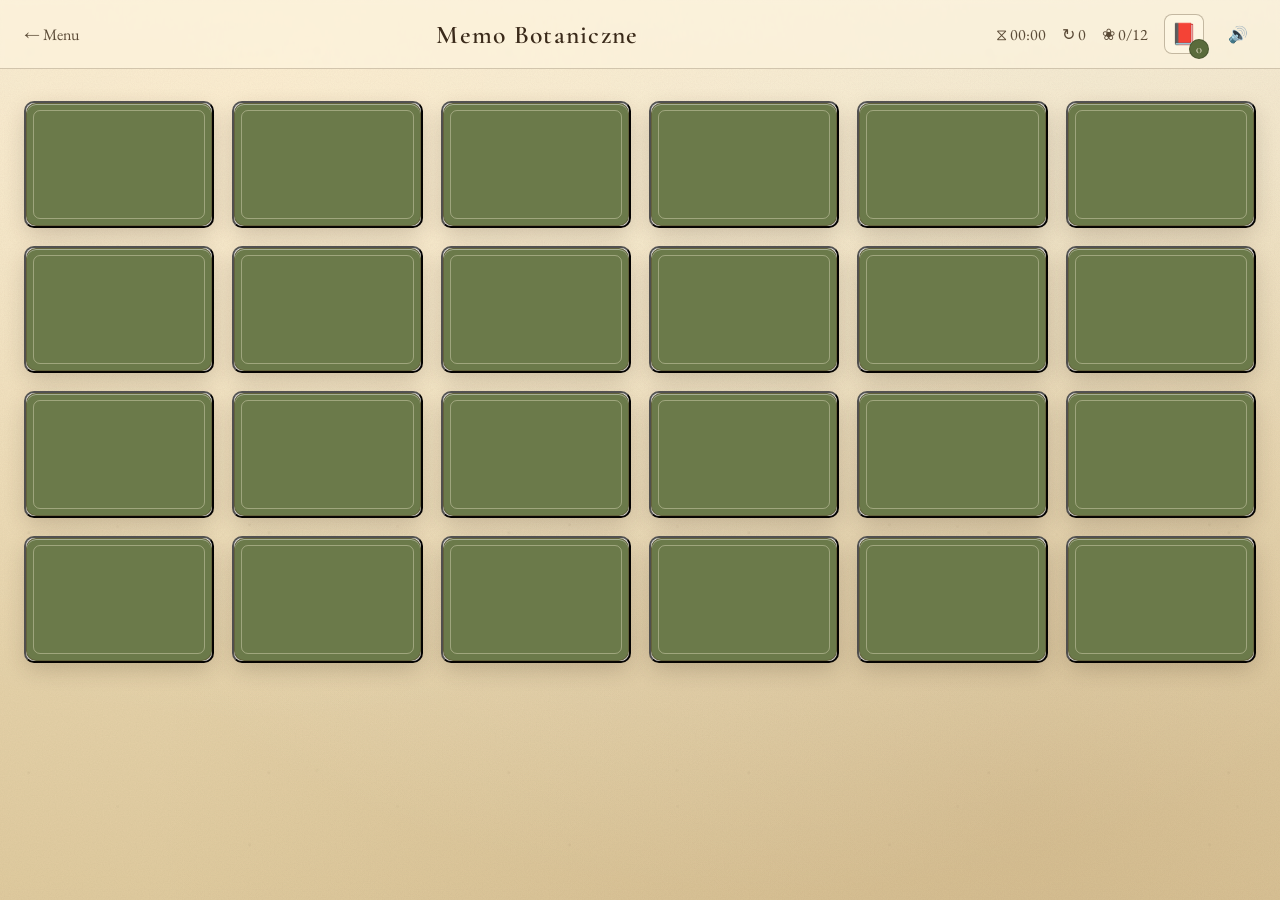
==== game.html @ 83a10290 "Add files via upload" ====
<!DOCTYPE html>
<html lang="pl">
<head>
  <meta charset="UTF-8" />
  <meta name="viewport" content="width=device-width, initial-scale=1.0" />
  <title>Gra — Zielnik</title>
  <link rel="preconnect" href="https://fonts.googleapis.com" />
  <link rel="preconnect" href="https://fonts.gstatic.com" crossorigin />
  <link href="https://fonts.googleapis.com/css2?family=Cormorant+Garamond:ital,wght@0,400;0,600;0,700;1,400;1,600&family=EB+Garamond:ital,wght@0,400;0,500;1,400&family=Inter:wght@400;500;600&display=swap" rel="stylesheet" />
  <link rel="stylesheet" href="css/styles.css" />
  <link rel="stylesheet" href="css/game.css" />
  <link rel="manifest" href="manifest.webmanifest" />
  <meta name="theme-color" content="#5a6b3b" />
  <link rel="icon" type="image/png" sizes="192x192" href="images/icon-192.png" />
</head>
<body class="page-game">
  <div class="parchment-bg"></div>

  <header class="topbar">
    <a class="topbar__back" href="index.html" aria-label="Powrót do menu">← Menu</a>
    <h1 class="topbar__title">Memo Botaniczne</h1>
    <nav class="topbar__nav">
      <span class="stat" aria-label="Czas">⧖ <span id="statTime">00:00</span></span>
      <span class="stat" aria-label="Ruchy">↻ <span id="statMoves">0</span></span>
      <span class="stat" aria-label="Pary">❀ <span id="statPairs">0/12</span></span>
      <a id="herbariumTarget" class="herb-icon" href="herbarium.html" title="Zielnik" aria-label="Otwórz zielnik">
        <span class="herb-icon__book">📕</span>
        <span class="herb-icon__count" id="herbCount">0</span>
      </a>
      <button id="muteToggle" class="link-btn" type="button" aria-pressed="false">🔊</button>
    </nav>
  </header>

  <main class="board-wrap">
    <div id="board" class="board" aria-label="Plansza memo"></div>
  </main>

  <div id="toastStack" class="toast-stack" aria-live="polite"></div>

  <div id="winDialog" class="dialog" hidden>
    <div class="dialog__panel">
      <div class="ornament">✦ ❦ ✦</div>
      <h2>Runda zakończona</h2>
      <p class="dialog__lead" id="winLead">Wspaniała pamięć botaniczna!</p>
      <ul class="dialog__stats">
        <li>Czas: <strong id="winTime">00:00</strong></li>
        <li>Ruchy: <strong id="winMoves">0</strong></li>
        <li>Nowo odkryte: <strong id="winNew">0</strong></li>
      </ul>
      <div id="winAchievements" class="win-achievements" hidden></div>
      <div class="dialog__actions">
        <button class="btn btn--primary" id="playAgain">Zagraj ponownie</button>
        <a class="btn" href="herbarium.html">Otwórz Zielnik</a>
        <a class="btn btn--ghost" href="index.html">Menu</a>
      </div>
    </div>
  </div>

  <script src="js/storage.js"></script>
  <script src="js/audio.js"></script>
  <script src="js/data.js"></script>
  <script src="js/achievements.js"></script>
  <script src="js/game.js"></script>
  <script src="js/pwa.js"></script>
</body>
</html>
---- css/styles.css ----
/* === Zielnik — base styles === */
:root {
  --paper: #f4ead5;
  --paper-2: #ecdfc1;
  --paper-3: #e2d2ad;
  --ink: #3a2a1a;
  --ink-soft: #5a4a36;
  --ink-faint: #8a7a64;
  --moss: #5a6b3b;
  --moss-dark: #3f4d27;
  --terracotta: #a0522d;
  --gold: #b8860b;
  --gold-soft: #d4a84a;
  --shadow: 0 8px 24px rgba(58, 42, 26, 0.18);
  --shadow-lg: 0 18px 50px rgba(58, 42, 26, 0.28);
  --radius: 6px;
  --radius-lg: 14px;
  --serif: "Cormorant Garamond", "EB Garamond", Georgia, serif;
  --serif-body: "EB Garamond", Georgia, serif;
  --sans: "Inter", system-ui, -apple-system, sans-serif;
}

* { box-sizing: border-box; }

html, body { margin: 0; padding: 0; }
body {
  min-height: 100vh;
  font-family: var(--serif-body);
  color: var(--ink);
  background: var(--paper);
  position: relative;
  overflow-x: hidden;
}

/* Parchment background — layered radial + grain */
.parchment-bg {
  position: fixed;
  inset: 0;
  z-index: -1;
  background:
    radial-gradient(ellipse at 20% 10%, rgba(255, 240, 210, 0.7), transparent 55%),
    radial-gradient(ellipse at 80% 90%, rgba(160, 120, 70, 0.18), transparent 60%),
    radial-gradient(ellipse at 60% 40%, rgba(255, 250, 230, 0.4), transparent 70%),
    linear-gradient(180deg, #f6ecd5 0%, #ead9b3 50%, #e0cb9f 100%);
}
.parchment-bg::before {
  content: "";
  position: absolute;
  inset: 0;
  background-image:
    radial-gradient(circle at 12% 22%, rgba(70,50,30,0.06) 0 1px, transparent 2px),
    radial-gradient(circle at 78% 64%, rgba(70,50,30,0.05) 0 1px, transparent 2px),
    radial-gradient(circle at 42% 88%, rgba(70,50,30,0.04) 0 1px, transparent 2px),
    radial-gradient(circle at 88% 14%, rgba(70,50,30,0.04) 0 1px, transparent 2px);
  background-size: 240px 240px, 320px 320px, 280px 280px, 360px 360px;
  opacity: 0.7;
  pointer-events: none;
  mix-blend-mode: multiply;
}
.parchment-bg::after {
  content: "";
  position: absolute;
  inset: 0;
  background-image: url("data:image/svg+xml;utf8,<svg xmlns='http://www.w3.org/2000/svg' width='200' height='200'><filter id='n'><feTurbulence type='fractalNoise' baseFrequency='0.85' numOctaves='2' stitchTiles='stitch'/><feColorMatrix values='0 0 0 0 0.22  0 0 0 0 0.16  0 0 0 0 0.10  0 0 0 0.18 0'/></filter><rect width='100%' height='100%' filter='url(%23n)'/></svg>");
  opacity: 0.35;
  mix-blend-mode: multiply;
  pointer-events: none;
}

/* Typography */
h1, h2, h3 { font-family: var(--serif); font-weight: 600; letter-spacing: 0.01em; color: var(--ink); }

.ornament {
  font-family: var(--serif);
  color: var(--ink-faint);
  letter-spacing: 0.4em;
  font-size: 0.95rem;
  text-align: center;
  user-select: none;
}

/* Buttons */
.btn {
  display: inline-flex;
  flex-direction: column;
  align-items: center;
  justify-content: center;
  gap: 2px;
  text-decoration: none;
  color: var(--ink);
  background: linear-gradient(180deg, #f8efd8, #e7d6ad);
  border: 1px solid rgba(90, 70, 40, 0.45);
  border-radius: var(--radius);
  padding: 14px 28px;
  min-width: 220px;
  font-family: var(--serif);
  font-size: 1.25rem;
  cursor: pointer;
  box-shadow:
    inset 0 1px 0 rgba(255, 255, 255, 0.55),
    inset 0 -2px 0 rgba(120, 90, 50, 0.18),
    var(--shadow);
  transition: transform 0.15s ease, box-shadow 0.2s ease, filter 0.2s;
}
.btn:hover { transform: translateY(-2px); filter: brightness(1.04); box-shadow: var(--shadow-lg); }
.btn:active { transform: translateY(0); }
.btn__title { font-weight: 600; }
.btn__sub { font-size: 0.85rem; color: var(--ink-soft); font-style: italic; font-family: var(--serif-body); }
.btn--primary {
  background: linear-gradient(180deg, #c8d49b, #98a86a);
  color: #2a3517;
  border-color: rgba(40, 60, 20, 0.5);
}
.btn--primary .btn__sub { color: #3f4d27; }
.btn--ghost { background: transparent; box-shadow: none; }
.btn--ghost:hover { background: rgba(255,255,255,0.3); }

.link-btn {
  background: none;
  border: none;
  color: var(--ink-soft);
  text-decoration: none;
  font-family: var(--serif-body);
  font-size: 1rem;
  cursor: pointer;
  padding: 4px 8px;
  border-radius: 4px;
}
.link-btn:hover { color: var(--ink); background: rgba(255,255,255,0.3); }
.link-btn--danger:hover { color: #7a2c1a; }

.dot { color: var(--ink-faint); margin: 0 6px; }

/* Visually hidden */
.visually-hidden {
  position: absolute; width: 1px; height: 1px; padding: 0; margin: -1px;
  overflow: hidden; clip: rect(0,0,0,0); white-space: nowrap; border: 0;
}

/* === Menu === */
.page-menu .menu {
  max-width: 720px;
  margin: 0 auto;
  padding: 6vh 24px 4vh;
  text-align: center;
}
.menu__header { margin-bottom: 36px; }
.menu__title {
  font-size: clamp(3.5rem, 8vw, 6rem);
  margin: 8px 0 4px;
  letter-spacing: 0.04em;
  color: var(--ink);
  text-shadow: 0 1px 0 rgba(255,255,255,0.4);
}
.menu__subtitle { font-style: italic; color: var(--ink-soft); margin: 0 0 12px; font-size: 1.2rem; }
.menu__actions { display: flex; flex-direction: column; align-items: center; gap: 14px; margin: 32px 0; }
.menu__progress {
  margin: 32px auto 16px;
  max-width: 520px;
  background: rgba(255, 250, 235, 0.55);
  border: 1px solid rgba(90, 70, 40, 0.25);
  border-radius: var(--radius-lg);
  padding: 18px 22px;
  box-shadow: var(--shadow);
  text-align: left;
}
.menu__progress h3 { margin: 0 0 8px; font-size: 1.3rem; }
.progress-bar {
  position: relative;
  height: 14px;
  background: rgba(58,42,26,0.1);
  border-radius: 999px;
  overflow: hidden;
  border: 1px solid rgba(90,70,40,0.2);
}
.progress-bar__fill {
  height: 100%;
  background: linear-gradient(90deg, var(--moss), var(--gold-soft));
  border-radius: 999px;
  transition: width 0.6s ease;
}
.progress-meta { display: flex; justify-content: space-between; font-size: 0.95rem; color: var(--ink-soft); margin-top: 6px; }
.menu__footer { margin-top: 24px; color: var(--ink-faint); font-size: 0.95rem; }

/* === Topbar === */
.topbar {
  display: flex;
  align-items: center;
  justify-content: space-between;
  padding: 14px 24px;
  border-bottom: 1px solid rgba(90, 70, 40, 0.25);
  background: rgba(255, 248, 228, 0.5);
  backdrop-filter: blur(2px);
}
.topbar__title {
  margin: 0;
  font-size: 1.6rem;
  letter-spacing: 0.05em;
  font-weight: 600;
}
.topbar__back { color: var(--ink-soft); text-decoration: none; font-family: var(--serif-body); }
.topbar__back:hover { color: var(--ink); }
.topbar__nav { display: flex; align-items: center; gap: 16px; font-family: var(--serif-body); }
.stat { color: var(--ink-soft); font-variant-numeric: tabular-nums; }
.stat strong { color: var(--ink); }

/* === Toasts === */
.toast-stack {
  position: fixed;
  right: 24px;
  bottom: 24px;
  display: flex;
  flex-direction: column-reverse;
  gap: 10px;
  z-index: 50;
  pointer-events: none;
}
.toast {
  pointer-events: auto;
  background: linear-gradient(180deg, #f8efd8, #e7d6ad);
  border: 1px solid rgba(90, 70, 40, 0.4);
  border-radius: var(--radius);
  padding: 12px 16px 12px 12px;
  box-shadow: var(--shadow-lg);
  display: flex;
  align-items: center;
  gap: 12px;
  max-width: 360px;
  animation: toastIn 0.5s cubic-bezier(.2,.8,.2,1) both;
  font-family: var(--serif-body);
}
.toast.is-leaving { animation: toastOut 0.4s ease both; }
.toast__thumb {
  width: 56px; height: 56px; flex: 0 0 56px;
  border-radius: 4px;
  object-fit: cover;
  border: 1px solid rgba(90, 70, 40, 0.4);
  box-shadow: 0 2px 6px rgba(0,0,0,0.15);
}
.toast__title { font-family: var(--serif); font-size: 1.15rem; line-height: 1.1; color: var(--ink); }
.toast__sub { font-style: italic; color: var(--ink-soft); font-size: 0.9rem; }
@keyframes toastIn {
  from { transform: translateX(40px) scale(0.95); opacity: 0; }
  to   { transform: translateX(0) scale(1); opacity: 1; }
}
@keyframes toastOut {
  to { transform: translateX(40px); opacity: 0; }
}

/* === Dialog === */
.dialog {
  position: fixed;
  inset: 0;
  display: flex;
  align-items: center;
  justify-content: center;
  background: rgba(40, 28, 14, 0.45);
  backdrop-filter: blur(3px);
  z-index: 100;
  padding: 24px;
}
.dialog[hidden] { display: none; }
.dialog__panel {
  background: linear-gradient(180deg, #faf1d9, #ecdcb1);
  border: 1px solid rgba(90, 70, 40, 0.4);
  border-radius: var(--radius-lg);
  padding: 32px 36px;
  max-width: 520px;
  width: 100%;
  box-shadow: var(--shadow-lg);
  text-align: center;
  animation: dialogIn 0.45s cubic-bezier(.2,.8,.2,1);
}
.dialog__panel h2 { font-size: 2.2rem; margin: 12px 0 8px; }
.dialog__lead { font-style: italic; color: var(--ink-soft); }
.dialog__stats {
  list-style: none; padding: 0; margin: 18px auto 24px;
  display: flex; justify-content: center; gap: 28px;
  font-family: var(--serif-body); color: var(--ink-soft);
}
.dialog__stats strong { color: var(--ink); font-size: 1.3rem; font-family: var(--serif); }
.dialog__actions { display: flex; flex-wrap: wrap; gap: 10px; justify-content: center; }
@keyframes dialogIn {
  from { transform: translateY(20px) scale(0.96); opacity: 0; }
  to   { transform: translateY(0) scale(1); opacity: 1; }
}
.dialog__panel--wide { max-width: 760px; }

/* Stamps */
.stamps-trigger { margin-top: 8px; align-self: center; }
.stamps-grid {
  display: grid;
  grid-template-columns: repeat(auto-fill, minmax(150px, 1fr));
  gap: 12px;
  margin: 18px 0 22px;
}
.stamp-card {
  background: rgba(255, 250, 232, 0.7);
  border: 2px dashed rgba(120, 60, 30, 0.45);
  border-radius: 10px;
  padding: 14px 10px;
  text-align: center;
  font-family: var(--serif-body);
  position: relative;
  transition: transform 0.2s;
}
.stamp-card.is-earned {
  border-style: solid;
  border-color: rgba(184, 134, 11, 0.6);
  background: rgba(255, 245, 215, 0.9);
  box-shadow: 0 4px 14px rgba(120, 90, 40, 0.18);
  transform: rotate(-1deg);
}
.stamp-card.is-earned:nth-child(even) { transform: rotate(0.8deg); }
.stamp-card.is-locked { opacity: 0.55; filter: grayscale(0.8); }
.stamp-card__icon { font-size: 2rem; line-height: 1; margin-bottom: 6px; }
.stamp-card__name { font-family: var(--serif); font-size: 1.05rem; color: var(--ink); margin-bottom: 4px; }
.stamp-card__desc { font-size: 0.85rem; color: var(--ink-soft); }

/* Win dialog — achievements pills */
.win-achievements {
  display: flex;
  flex-direction: column;
  gap: 8px;
  margin: 16px auto 8px;
  max-width: 420px;
  text-align: left;
}
.achievement-pill {
  display: flex;
  align-items: center;
  gap: 12px;
  background: rgba(255, 245, 215, 0.85);
  border: 1px solid rgba(184, 134, 11, 0.55);
  border-radius: 10px;
  padding: 10px 14px;
  animation: pillIn 0.5s ease both;
}
.achievement-pill__icon { font-size: 1.6rem; }
.achievement-pill__name { font-family: var(--serif); font-weight: 600; font-size: 1.05rem; }
.achievement-pill__desc { font-size: 0.85rem; color: var(--ink-soft); }
@keyframes pillIn {
  from { transform: translateX(-10px); opacity: 0; }
  to   { transform: translateX(0); opacity: 1; }
}
---- css/game.css ----
/* === Memo board === */
.board-wrap {
  padding: 32px 24px 56px;
  display: flex;
  justify-content: center;
}

.board {
  display: grid;
  grid-template-columns: repeat(6, 1fr);
  gap: 18px;
  width: 100%;
  max-width: 1320px;
  perspective: 1400px;
}
@media (max-width: 1100px) {
  .board { grid-template-columns: repeat(4, 1fr); }
}
@media (max-width: 720px) {
  .board { grid-template-columns: repeat(3, 1fr); gap: 12px; }
}
@media (max-width: 460px) {
  .board { grid-template-columns: repeat(2, 1fr); }
}

/* Card — horizontal */
.card {
  position: relative;
  aspect-ratio: 3 / 2;
  cursor: pointer;
  transform-style: preserve-3d;
  transition: transform 0.6s cubic-bezier(.2,.8,.2,1);
  border-radius: 10px;
}
.card.is-flipped { transform: rotateY(180deg); }
.card.is-matched { cursor: default; }
.card.is-matched .card__face--front {
  box-shadow:
    0 0 0 2px var(--gold-soft),
    0 10px 28px rgba(120, 90, 40, 0.35);
}
.card.is-locked { pointer-events: none; }

.card__face {
  position: absolute;
  inset: 0;
  border-radius: 10px;
  overflow: hidden;
  backface-visibility: hidden;
  -webkit-backface-visibility: hidden;
  border: 1px solid rgba(90, 70, 40, 0.45);
  box-shadow:
    inset 0 1px 0 rgba(255, 255, 255, 0.4),
    0 8px 22px rgba(58, 42, 26, 0.22);
  background: var(--paper);
}

.card__face--back {
  background-image: url("../images/back.png");
  background-size: cover;
  background-position: center;
  background-color: #6b7a4a;
}
.card__face--back::after {
  content: "";
  position: absolute;
  inset: 6px;
  border: 1px solid rgba(255, 245, 220, 0.35);
  border-radius: 7px;
  pointer-events: none;
}

.card__face--front {
  transform: rotateY(180deg);
  display: flex;
  flex-direction: column;
}
.card__image {
  flex: 1;
  width: 100%;
  height: 100%;
  background-size: cover;
  background-position: center;
  background-color: var(--paper-2);
}
.card__name {
  position: absolute;
  left: 0; right: 0; bottom: 0;
  padding: 6px 10px;
  font-family: var(--serif);
  font-size: clamp(0.85rem, 1.4vw, 1.05rem);
  text-align: center;
  background: linear-gradient(180deg, rgba(244, 234, 213, 0) 0%, rgba(244, 234, 213, 0.92) 60%, rgba(236, 223, 193, 0.96) 100%);
  color: var(--ink);
  letter-spacing: 0.01em;
  border-top: 1px solid rgba(90, 70, 40, 0.18);
}

.card.is-new-unlock .card__face--front::before {
  content: "";
  position: absolute;
  inset: -3px;
  border-radius: 12px;
  background: radial-gradient(circle at 50% 50%, rgba(212, 168, 74, 0.65), rgba(212, 168, 74, 0) 70%);
  animation: bloom 1.6s ease-out;
  pointer-events: none;
  z-index: 2;
}
@keyframes bloom {
  0%   { transform: scale(0.6); opacity: 0; }
  35%  { opacity: 1; }
  100% { transform: scale(1.4); opacity: 0; }
}

/* Herbarium icon target in topbar */
.herb-icon {
  position: relative;
  display: inline-flex;
  align-items: center;
  justify-content: center;
  width: 40px; height: 40px;
  border-radius: 8px;
  background: rgba(255, 250, 232, 0.6);
  border: 1px solid rgba(90, 70, 40, 0.35);
  text-decoration: none;
  transition: transform 0.2s, box-shadow 0.2s;
}
.herb-icon:hover { transform: translateY(-1px); box-shadow: var(--shadow); }
.herb-icon__book { font-size: 1.3rem; line-height: 1; }
.herb-icon__count {
  position: absolute;
  bottom: -6px; right: -6px;
  background: var(--moss);
  color: #f4ead5;
  font-family: var(--serif);
  font-size: 0.78rem;
  border-radius: 999px;
  padding: 1px 6px;
  border: 1px solid rgba(0,0,0,0.2);
  min-width: 18px;
  text-align: center;
}
.herb-icon.is-pulsing { animation: herbPulse 0.6s ease; }
@keyframes herbPulse {
  0%, 100% { transform: scale(1); }
  50%      { transform: scale(1.25); box-shadow: 0 0 0 8px rgba(184,134,11,0.25); }
}

/* Flying card clone — animated via JS-set CSS vars */
.fly-card {
  position: fixed;
  z-index: 200;
  border-radius: 10px;
  border: 1px solid rgba(90,70,40,0.45);
  box-shadow: var(--shadow-lg);
  background-size: cover;
  background-position: center;
  pointer-events: none;
  transition: transform 1.1s cubic-bezier(.55,.05,.4,1.1), opacity 1.1s ease, width 1.1s ease, height 1.1s ease;
}
.fly-card.is-flying {
  opacity: 0;
  width: 40px !important;
  height: 40px !important;
  transform: translate(var(--fly-dx, 0), var(--fly-dy, 0)) rotate(var(--fly-rot, 360deg)) scale(0.4);
}

@media (prefers-reduced-motion: reduce) {
  .fly-card { transition: none; }
  .card { transition: none; }
}
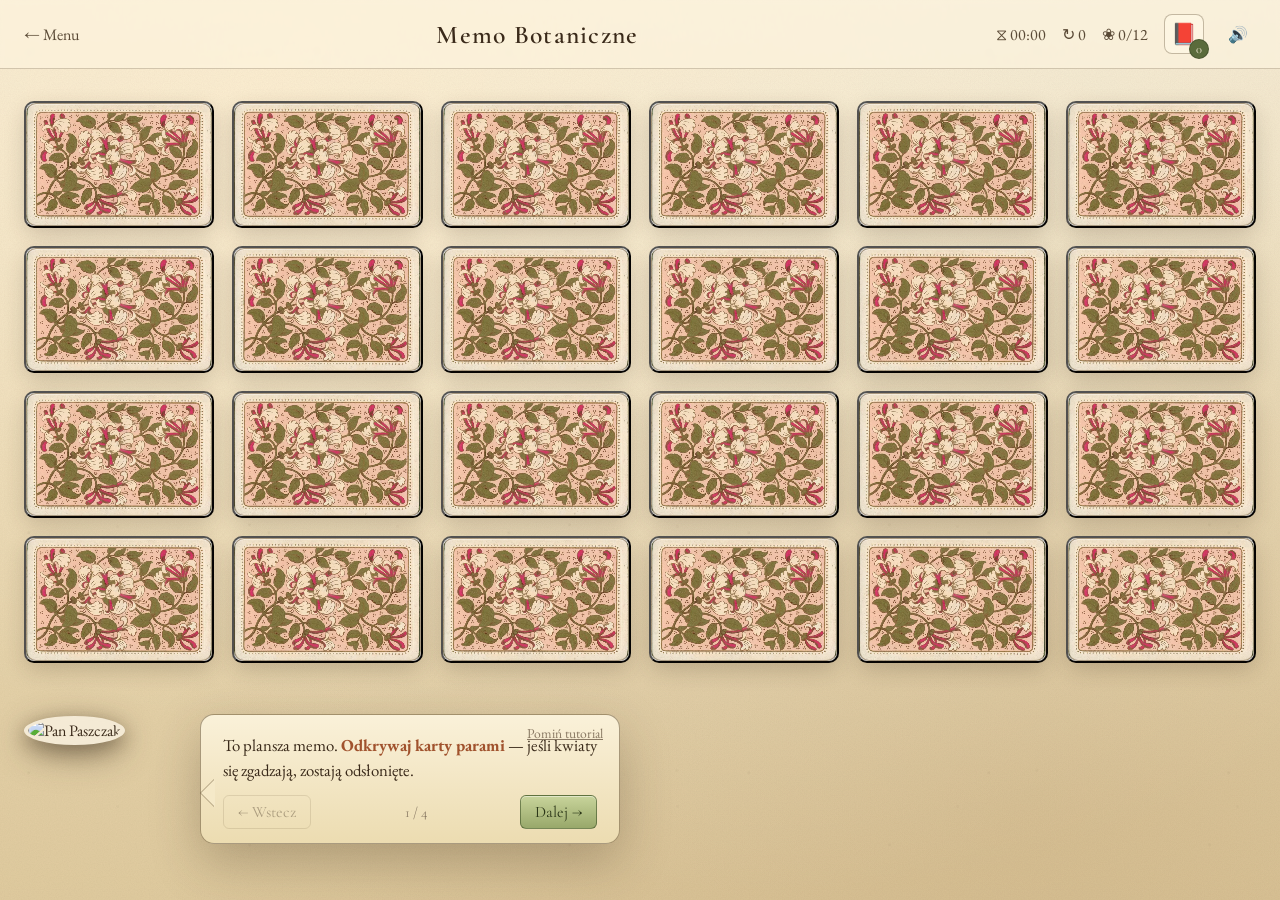
==== commit 056808ec: "Add files via upload" ====
--- a/game.html
+++ b/game.html
@@ -61,6 +61,7 @@
   <script src="js/data.js"></script>
   <script src="js/achievements.js"></script>
   <script src="js/game.js"></script>
+  <script src="js/tutorial.js"></script>
   <script src="js/pwa.js"></script>
 </body>
 </html>
--- a/css/styles.css
+++ b/css/styles.css
@@ -343,3 +343,145 @@
   from { transform: translateX(-10px); opacity: 0; }
   to   { transform: translateX(0); opacity: 1; }
 }
+
+/* === Tutorial — Pan Paszczak === */
+.tutorial-root {
+  position: fixed;
+  inset: 0;
+  z-index: 300;
+  pointer-events: none;
+  font-family: var(--serif-body);
+}
+.tutorial-highlight {
+  position: absolute;
+  border-radius: 12px;
+  border: 3px solid var(--gold);
+  box-shadow:
+    0 0 0 9999px rgba(40, 28, 14, 0.55),
+    0 0 24px rgba(212, 168, 74, 0.7);
+  transition: all 0.4s cubic-bezier(.2,.8,.2,1);
+  pointer-events: none;
+  animation: hlPulse 2s ease-in-out infinite;
+}
+@keyframes hlPulse {
+  0%, 100% { box-shadow: 0 0 0 9999px rgba(40, 28, 14, 0.55), 0 0 14px rgba(212,168,74,0.6); }
+  50%      { box-shadow: 0 0 0 9999px rgba(40, 28, 14, 0.55), 0 0 28px rgba(212,168,74,0.95); }
+}
+
+.tutorial-paszczak {
+  position: absolute;
+  bottom: 24px;
+  left: 24px;
+  width: 160px;
+  height: 160px;
+  pointer-events: none;
+  animation: paszczakIn 0.6s cubic-bezier(.2,.8,.2,1) both;
+  filter: drop-shadow(0 8px 16px rgba(40,28,14,0.4));
+}
+@keyframes paszczakIn {
+  from { transform: translateY(40px) scale(0.85); opacity: 0; }
+  to   { transform: translateY(0) scale(1); opacity: 1; }
+}
+.tutorial-paszczak__img {
+  width: 100%; height: 100%;
+  object-fit: cover;
+  border-radius: 50%;
+  border: 4px solid #f4ead5;
+  background: #f4ead5;
+  box-shadow: 0 6px 18px rgba(58,42,26,0.35);
+  animation: paszczakBob 4s ease-in-out infinite;
+}
+@keyframes paszczakBob {
+  0%, 100% { transform: translateY(0) rotate(-2deg); }
+  50%      { transform: translateY(-6px) rotate(2deg); }
+}
+
+.tutorial-bubble {
+  position: absolute;
+  bottom: 56px;
+  left: 200px;
+  max-width: 420px;
+  background: linear-gradient(180deg, #faf1d9, #ecdcb1);
+  border: 1px solid rgba(90, 70, 40, 0.5);
+  border-radius: 14px;
+  padding: 18px 22px 14px;
+  box-shadow: var(--shadow-lg);
+  pointer-events: auto;
+  animation: bubbleIn 0.5s cubic-bezier(.2,.8,.2,1) both;
+}
+.tutorial-bubble::before {
+  content: "";
+  position: absolute;
+  left: -14px;
+  bottom: 36px;
+  width: 0; height: 0;
+  border: 14px solid transparent;
+  border-right-color: #f5e9c8;
+  filter: drop-shadow(-1px 0 0 rgba(90, 70, 40, 0.5));
+}
+@keyframes bubbleIn {
+  from { transform: translateY(10px) scale(0.96); opacity: 0; }
+  to   { transform: translateY(0) scale(1); opacity: 1; }
+}
+.tutorial-bubble__text {
+  font-size: 1.05rem;
+  line-height: 1.5;
+  color: var(--ink);
+  margin-bottom: 12px;
+}
+.tutorial-bubble__text em { font-style: italic; color: var(--moss-dark); }
+.tutorial-bubble__text strong { color: var(--terracotta); }
+.tutorial-bubble__nav {
+  display: flex;
+  align-items: center;
+  justify-content: space-between;
+  gap: 10px;
+}
+.tutorial-bubble__progress {
+  font-family: var(--serif);
+  color: var(--ink-faint);
+  font-size: 0.9rem;
+}
+.tutorial-btn {
+  background: linear-gradient(180deg, #c8d49b, #98a86a);
+  color: #2a3517;
+  border: 1px solid rgba(40, 60, 20, 0.5);
+  border-radius: 6px;
+  padding: 6px 14px;
+  font-family: var(--serif);
+  font-size: 1rem;
+  cursor: pointer;
+  box-shadow: inset 0 1px 0 rgba(255,255,255,0.45);
+}
+.tutorial-btn:hover { filter: brightness(1.05); }
+.tutorial-btn:disabled { opacity: 0.45; cursor: not-allowed; }
+.tutorial-btn--ghost {
+  background: transparent;
+  color: var(--ink-soft);
+  border: 1px solid rgba(90,70,40,0.3);
+  box-shadow: none;
+}
+.tutorial-skip {
+  position: absolute;
+  top: 8px;
+  right: 10px;
+  background: none;
+  border: none;
+  color: var(--ink-faint);
+  font-family: var(--serif-body);
+  font-size: 0.85rem;
+  cursor: pointer;
+  text-decoration: underline;
+}
+.tutorial-skip:hover { color: var(--terracotta); }
+
+@media (max-width: 600px) {
+  .tutorial-paszczak { width: 100px; height: 100px; bottom: 12px; left: 12px; }
+  .tutorial-bubble { left: 12px; right: 12px; bottom: 130px; max-width: none; }
+  .tutorial-bubble::before { display: none; }
+}
+
+@media (prefers-reduced-motion: reduce) {
+  .tutorial-paszczak, .tutorial-paszczak__img, .tutorial-highlight { animation: none; }
+  .tutorial-bubble, .tutorial-paszczak { animation: none; }
+}
